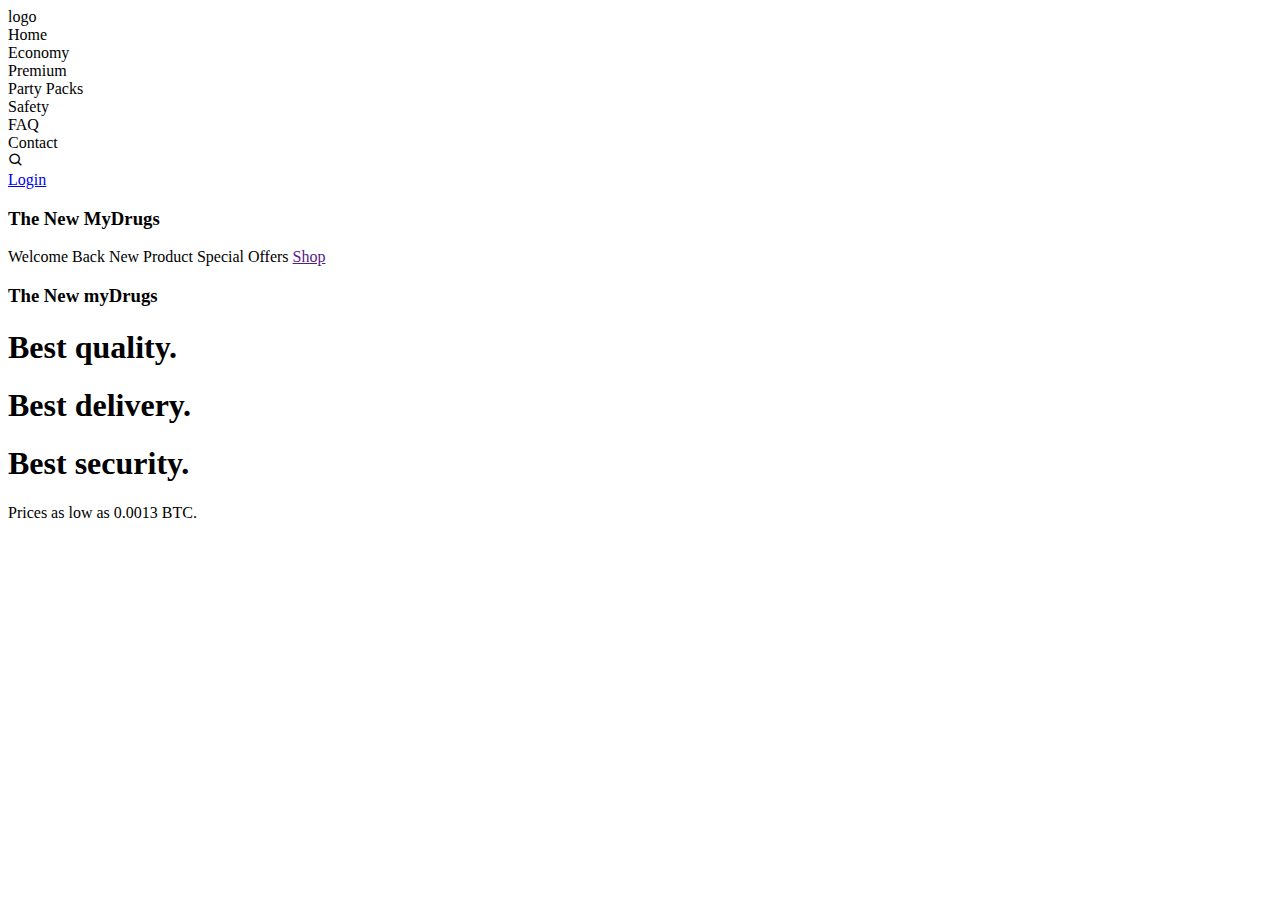
==== index.html @ d6ddcdc0 "Added MyDrugs 2.0" ====
<!DOCTYPE html>
<html lang="en">
<head>
    <meta charset="UTF-8">
    <meta name="description" content="The New myDrugs">
    <meta name="author" content="Kilian Peyron">
    <meta http-equiv="X-UA-Compatible" content="IE=edge">
    <meta name="viewport" content="width=device-width, initial-scale=1.0">
    <title>MyDrugs 2.0</title>
    <link rel="stylesheet" href="assets/style.css">
    <link href='https://unpkg.com/boxicons@2.0.7/css/boxicons.min.css' rel='stylesheet'>
</head>
<body>
    <div class="myDrugsNav">
        <!---- I want the logo with no text please --->
        <div class="myDrugsNavItem">logo</div>
        <!---- I want the logo with no text please --->
        <div class="myDrugsNavItem">Home</div>
        <div class="myDrugsNavItem">Economy</div>
        <div class="myDrugsNavItem">Premium</div>
        <div class="myDrugsNavItem">Party Packs</div>
        <div class="myDrugsNavItem">Safety</div>
        <div class="myDrugsNavItem">FAQ</div>
        <div class="myDrugsNavItem">Contact</div>
        <div class="myDrugsNavItem"><i class='bx bx-search'></i></div>
        <div class="myDrugsNavItem"><a href="#" class="myDrugsLoginBtn">Login</a></div>
    </div>
    <div class="myDrugsMain">
        <div class="myDrugsTitleBar">
            <h3>The New MyDrugs</h3>
            <span class="myDrugsTBWB">Welcome Back</span>
            <span class="myDrugsTBText">New Product</span>
            <span class="myDrugsTBText">Special Offers</span>
            <a href="" class="myDrugsTBBtn">Shop</a>
        </div>
        <div class="myDrugsHome">
            <h3>The New myDrugs</h3>
            <h1 class="myDrugsHomeH1">Best quality.</h1>
            <h1 class="myDrugsHomeH1">Best delivery.</h1>
            <h1 class="myDrugsHomeH1">Best security.</h1>
            <p class="myDrugsHomeP">Prices as low as 0.0013 BTC.</p>
            <!---- I want better quality please --->
            <img src="assets/IMG_3927.jpg" alt="">
            <!---- I want better quality please --->
        </div>
    </div>
</body>
</html>
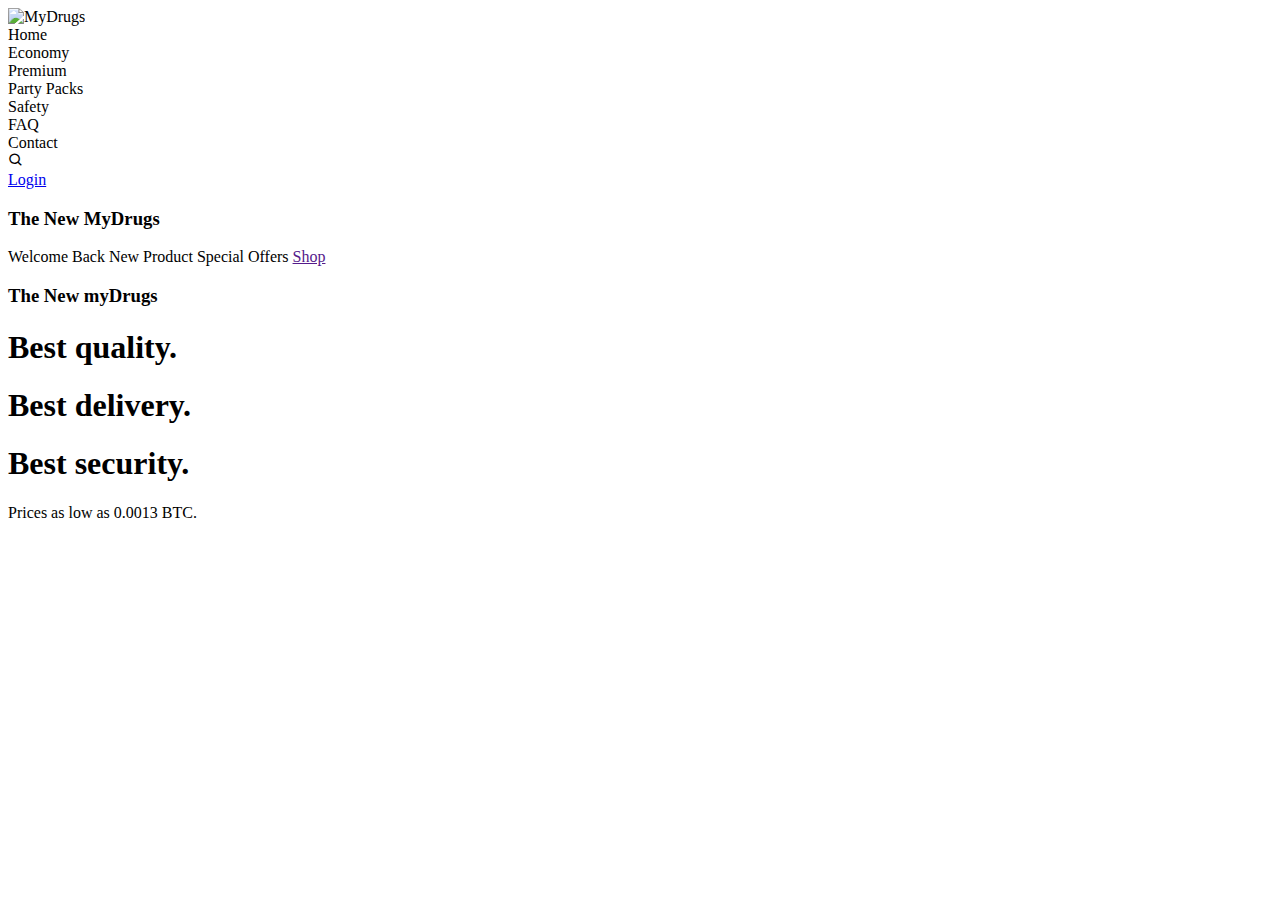
==== commit e3df4347: "Added logo.png" ====
--- a/index.html
+++ b/index.html
@@ -13,7 +13,7 @@
 <body>
     <div class="myDrugsNav">
         <!---- I want the logo with no text please --->
-        <div class="myDrugsNavItem">logo</div>
+        <div class="myDrugsNavItem"><img src="assets/logo.png" alt="MyDrugs"></div>
         <!---- I want the logo with no text please --->
         <div class="myDrugsNavItem">Home</div>
         <div class="myDrugsNavItem">Economy</div>
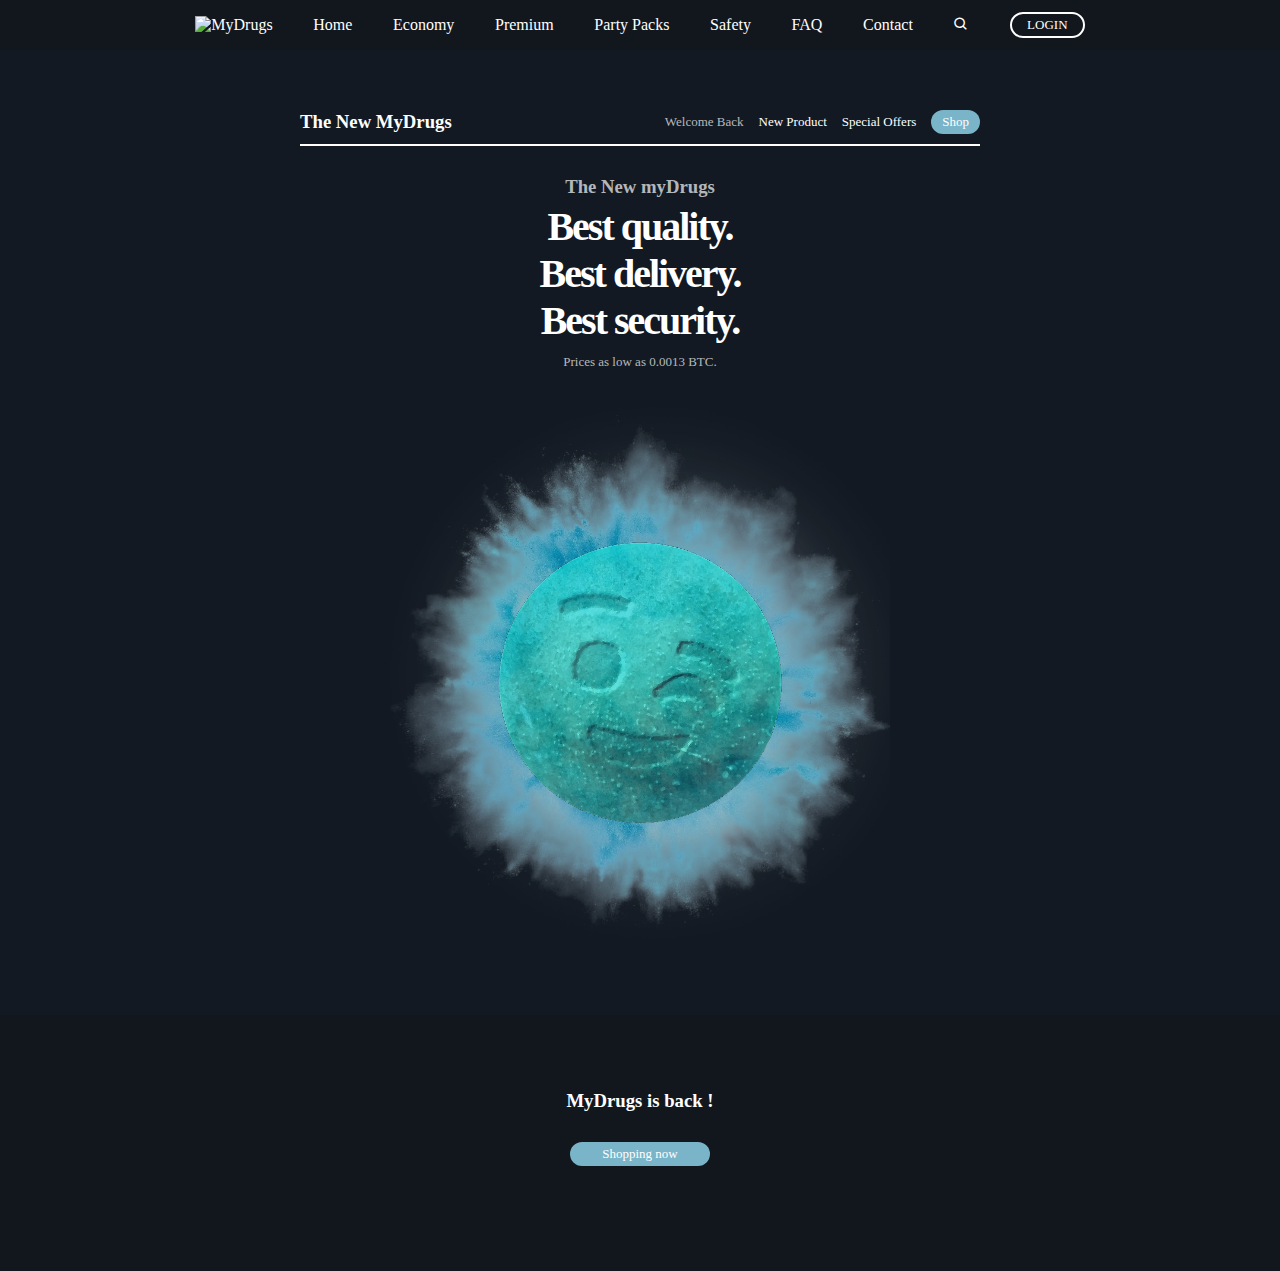
==== commit 2f760808: "Now the Logo redirect to the homepage" ====
--- a/index.html
+++ b/index.html
@@ -8,22 +8,35 @@
     <meta name="viewport" content="width=device-width, initial-scale=1.0">
     <title>MyDrugs 2.0</title>
     <link rel="stylesheet" href="assets/style.css">
+    <link rel="stylesheet" href="assets/responsive.css">
     <link href='https://unpkg.com/boxicons@2.0.7/css/boxicons.min.css' rel='stylesheet'>
 </head>
 <body>
-    <div class="myDrugsNav">
-        <!---- I want the logo with no text please --->
-        <div class="myDrugsNavItem"><img src="assets/logo.png" alt="MyDrugs"></div>
-        <!---- I want the logo with no text please --->
-        <div class="myDrugsNavItem">Home</div>
-        <div class="myDrugsNavItem">Economy</div>
-        <div class="myDrugsNavItem">Premium</div>
-        <div class="myDrugsNavItem">Party Packs</div>
-        <div class="myDrugsNavItem">Safety</div>
-        <div class="myDrugsNavItem">FAQ</div>
-        <div class="myDrugsNavItem">Contact</div>
-        <div class="myDrugsNavItem"><i class='bx bx-search'></i></div>
-        <div class="myDrugsNavItem"><a href="#" class="myDrugsLoginBtn">Login</a></div>
+    <div class="myDrugsNav" id="myDrugsNav">
+        <a href="index.html"><div class="myDrugsNavLogo"><img src="assets/logo.png" alt="MyDrugs"></div></a>
+        <a href="index.html" class="myDrugsNavItem">Home</a>
+        <a href="economy.html" class="myDrugsNavItem">Economy</a>
+        <a href="premium.html" class="myDrugsNavItem">Premium</a>
+        <a href="party-packs.html" class="myDrugsNavItem">Party Packs</a>
+        <a href="safety.html" class="myDrugsNavItem">Safety</a>
+        <a href="faq.html" class="myDrugsNavItem">FAQ</a>
+        <a href="contact.html" class="myDrugsNavItem">Contact</a>
+        <a href="" class="myDrugsNavItem"><i class='bx bx-search myDrugsNavItem'></i></a>
+        <a href="login.html" class="myDrugsLoginBtn myDrugsNavItem">Login</a>
+        <a href="javascript:void(0);" class="hambIcon"><i class='bx bx-menu'></i></a>
+    </div>
+    <div class="MyDrugsRespMenu">
+        <ul>
+            <a href="index.html" class="myDrugsNavItem">Home</a>
+            <a href="economy.html" class="myDrugsNavItem">Economy</a>
+            <a href="premium.html" class="myDrugsNavItem">Premium</a>
+            <a href="party-packs.html" class="myDrugsNavItem">Party Packs</a>
+            <a href="safety.html" class="myDrugsNavItem">Safety</a>
+            <a href="faq.html" class="myDrugsNavItem">FAQ</a>
+            <a href="contact.html" class="myDrugsNavItem">Contact</a>
+            <a href="" class="myDrugsNavItem"><i class='bx bx-search myDrugsNavItem'></i></a>
+            <a href="login.html" class="myDrugsLoginBtn myDrugsNavItem">Login</a>
+         </ul>
     </div>
     <div class="myDrugsMain">
         <div class="myDrugsTitleBar">
@@ -31,7 +44,7 @@
             <span class="myDrugsTBWB">Welcome Back</span>
             <span class="myDrugsTBText">New Product</span>
             <span class="myDrugsTBText">Special Offers</span>
-            <a href="" class="myDrugsTBBtn">Shop</a>
+            <a href="shop.html" class="myDrugsTBBtn">Shop</a>
         </div>
         <div class="myDrugsHome">
             <h3>The New myDrugs</h3>
@@ -39,10 +52,24 @@
             <h1 class="myDrugsHomeH1">Best delivery.</h1>
             <h1 class="myDrugsHomeH1">Best security.</h1>
             <p class="myDrugsHomeP">Prices as low as 0.0013 BTC.</p>
-            <!---- I want better quality please --->
-            <img src="assets/IMG_3927.jpg" alt="">
-            <!---- I want better quality please --->
+            <div class="imgBg">
+                <img class="pre_imgBg" src="assets/img/pre_imgBg.png" alt="">
+                <img class="_imgBg" src="assets/img/imgBg.png" alt="">
+            </div>
         </div>
     </div>
+    <div class="myDrugsNew">
+        <h3>MyDrugs is back !</h3>
+        <a href="shop.html" class="myDrugsTBBtn myDrugsNewBtn">Shopping now</a>
+    </div>
+    <script>
+        const hamburger = document.querySelector(".hambIcon");
+        const navMenu = document.querySelector(".MyDrugsRespMenu");
+        hamburger.addEventListener("click", respMenu);
+        function respMenu() {
+          hamburger.classList.toggle("responsive");
+          navMenu.classList.toggle("responsive");
+        }
+    </script>
 </body>
 </html>--- a/assets/style.css
+++ b/assets/style.css
@@ -0,0 +1,431 @@
+@font-face {
+    font-family: "SFPro-Regular";
+    src: url("fonts/SFProRegular.ttf") format("truetype");
+}
+@font-face {
+    font-family: "SFPro-Semibold";
+    src: url("fonts/SFProSemibold.ttf") format("truetype");
+}
+@font-face {
+    font-family: "SFPro-Ultralight";
+    src: url("fonts/SFProUltralight.ttf") format("truetype");
+}
+@font-face {
+    font-family: "SFPro-Light";
+    src: url("fonts/SFProLight.ttf") format("truetype");
+}
+@font-face {
+    font-family: "SFPro-Bold";
+    src: url("fonts/SFProBold.ttf") format("truetype");
+}
+@font-face {
+    font-family: "SFPro-Heavy";
+    src: url("fonts/SFProHeavy.ttf") format("truetype");
+}
+@font-face {
+    font-family: "Gotham-Bold";
+    src: url("fonts/GothamRounded-Bold.otf") format("truetype");
+}
+
+* {
+    margin: 0;
+    padding: 0;
+    box-sizing: border-box;
+}
+
+body {
+    background: #121922;
+    font-family: "SFPro-Regular";
+    color: white;
+}
+
+.myDrugsNav {
+    font-family: "SFPro-Regular";
+    background: #12171E;
+    width: 100%;
+    height: 50px;
+    display: flex;
+    align-items: center;
+    justify-content: space-around;
+    padding-left: 175px;
+    padding-right: 175px;
+}
+
+.myDrugsNavItem {
+    cursor: pointer;
+}
+
+.myDrugsNav a  {
+    color: white;
+    text-decoration: none;
+}
+
+.bx-search {
+    color: white;
+    text-decoration: none;
+}
+
+.bx-menu {
+    font-size: 25px;
+    color: white;
+    text-decoration: none;
+}
+
+.myDrugsNavLogo img {
+    width: 40px;
+    height: 32px;
+}
+
+.myDrugsNav .myDrugsLoginBtn {
+    font-family: "SFPro-Semibold";
+    padding: 3px 15px;
+    border: 2px solid white;
+    outline: none;
+    border-radius: 30px;
+    color: white;
+    text-decoration: none;
+    text-transform: uppercase;
+    font-size: 13px;
+}
+
+.myDrugsMain {
+    display: block;
+    margin-left: 300px;
+    margin-right: 300px;
+    margin-top: 60px;
+}
+
+.myDrugsTitleBar {
+    padding-bottom: 10px;
+    border-bottom: 2px solid white;
+    display: flex;
+    align-items: center;
+}
+
+.myDrugsTBWB {
+    color: rgba(255, 255, 255, .7);
+    margin-left: auto;
+    margin-right: 15px;
+    font-size: 13px;
+}
+
+.myDrugsTBText {
+    margin-right: 15px;
+    font-size: 13px;
+    cursor: pointer;
+}
+
+.myDrugsTBBtn {
+    padding: 4px 11px;
+    background: #79B4C9;
+    border-radius: 30px;
+    color: white;
+    text-decoration: none;
+    font-size: 13px;
+}
+
+.myDrugsHome {
+    text-align: center;
+    margin: 30px auto;
+}
+
+.myDrugsHome h3 {
+    color: rgba(255, 255, 255, .7);
+    padding-bottom: 5px;
+}
+
+.myDrugsHomeH1 {
+    font-family: "SFPro-Heavy";
+    font-size: 40px;
+    letter-spacing: -2px;
+}
+
+.myDrugsHomeP {
+    margin-top: 10px;
+    color: rgba(255, 255, 255, .7);
+    font-size: 13px;
+}
+
+.myDrugsHome img {
+    margin-top: 15px;
+    width: 500px;
+}
+
+.myDrugsMainInDev {
+    position: absolute;
+    top: 50%;
+    left: 50%;
+    transform: translate(-50%, -50%);
+    text-align: center;
+}
+
+.imgBg {
+    position: relative;
+    width: 500px;
+    margin: -20px auto 0 auto;
+}
+
+.pre_imgBg {
+    opacity: .8;
+}
+
+._imgBg {
+    position: absolute;
+    top: 50%;
+    left: 50%;
+    transform: translate(-50%, -50%);
+    width: 300px !important;
+    height: 300px;
+    opacity: .7;
+}
+
+
+.myDrugsNew {
+    background: #12171E;
+    padding-top: 75px;
+    padding-bottom: 75px;
+}
+
+.myDrugsNew h3 {
+    text-align: center;
+    font-family: "SFPro-Bold";
+}
+
+.myDrugsNewBtn {
+    text-align: center;
+    margin: 30px auto;
+    display: block;
+    width: 140px;
+}
+
+/* FAQ */
+.myDrugsFaq {
+    display: block;
+    margin-left: 200px;
+    margin-right: 200px;
+    margin-top: 60px;
+}
+
+.myDrugsFaqQuestion {
+    word-break: break-all;
+}
+
+.myDrugsFaqResponse {
+    padding-top: 15px;
+    padding-bottom: 15px;
+    color: rgba(255, 255, 255, .7);
+    word-break: break-all;
+}
+
+/* SAFETY */
+.myDrugsSafety {
+    display: block;
+    margin-left: 200px;
+    margin-right: 200px;
+    margin-top: 60px;
+}
+
+.myDrugsSafety1 {
+    padding-top: 15px;
+    padding-bottom: 15px;
+    color: white;
+    word-break: break-all;
+}
+
+.myDrugsSafety2 {
+    padding-bottom: 15px;
+    color: rgba(255, 255, 255, .7);
+    word-break: break-all;
+}
+
+.myDrugsSafety3 {
+    padding-bottom: 15px;
+    color: white;
+    word-break: break-all;
+}
+
+.myDrugsSafety4 {
+    padding-bottom: 15px;
+    color: rgba(255, 255, 255, .7);
+    font-style: italic;
+    word-break: break-all;
+}
+
+/* SHOP */
+.myDrugsShop {
+    display: block;
+    margin-left: 30px;
+    margin-right: 30px;
+    margin-top: 60px;
+}
+
+.myDrugsShopTitle {
+    text-align: center;
+    color: rgba(255, 255, 255, .7);
+    font-size: 20px;
+    padding-top: 20px;
+    padding-bottom: 80px;
+}
+
+.myDrugsShopRow {
+    display: flex;
+    align-items: center;
+    justify-content: center;
+    flex-wrap: wrap;
+}
+
+.myDrugsShopItem {
+    border: 1px solid white;
+    border-radius: 10px;
+    height: 420px;
+    width: 300px;
+    margin-right: 15px;
+    margin-bottom: 30px;
+}
+
+.myDrugsShopItem .mDSIImg {
+    display: block;
+    margin: 25px auto 15px auto;
+    width: 100px;
+}
+
+.mDSIName {
+    font-family: "SFPro-Semibold";
+    text-align: center;
+}
+
+.mDSIStock {
+    font-family: "SFPro-Semibold";
+    margin-left: 50px;
+    color: #06a94d;
+    padding-top: 30px;
+    padding-bottom: 10px;
+}
+
+.mDSIQuantity {
+    display: flex;
+    align-items: center;
+    justify-content: center;
+}
+
+.mDSIQuantityNb {
+    display: flex;
+    align-items: center; 
+    justify-content: center;
+    width: 50px;
+    height: 50px;
+    border: 1px solid white;
+    border-radius: 50%;
+    cursor: pointer;
+    background: transparent;
+    color: white;
+}
+
+.mDSIQuantityNb span {
+    font-family: "Gotham-Bold";
+    font-size: 35px;
+}
+
+.mDSIQuantity_NB {
+    margin: 20px 30px 20px 30px;
+    font-family: "SFPro-Bold";
+    font-size: 35px;
+}
+
+.mDSIATCBtn {
+    background: transparent;
+    border: 1px solid white;
+    color: white;
+    text-decoration: none;
+    border-radius: 30px;
+    padding: 5px 15px;
+    width: 200px;
+    margin: 20px auto 10px auto;
+    display: block;
+    text-align: center;
+}
+
+.mDSICBtn {
+    background: #5096AE;
+    color: white;
+    text-decoration: none;
+    border-radius: 30px;
+    padding: 5px 15px;
+    width: 200px;
+    margin: auto;
+    display: block;
+    text-align: center;
+    border: 0;
+}
+
+a {
+    text-decoration: none;
+}
+
+.ShoppingCart {
+    color: rgba(255, 255, 255, .7);
+    text-decoration: none;
+}
+
+.cart {
+    position: fixed;
+    background-color: rgba(255, 255, 255, 0.20);
+    top: 0;
+    right: 0;
+    bottom: 0;
+    left: 0;
+    z-index: 999;
+    visibility: hidden;
+    opacity: 0;
+    pointer-events: none;
+    transition: all 0.3s;
+}
+
+.cart:target {
+    visibility: visible;
+    opacity: 1;
+    pointer-events: auto;
+}
+
+.cart > div {
+    width: 330px;
+    position: absolute;
+    top: 50%;
+    left: 50%;
+    transform: translate(-50%, -50%);
+    padding: 2em;
+    background: #1E2329;
+}
+
+.cart header {
+    font-weight: bold;
+}
+
+.cart h1 {
+    font-size: 150%;
+    margin: 0 0 15px;
+}
+  
+.modal-close {
+    color: #aaa;
+    line-height: 50px;
+    font-size: 80%;
+    position: absolute;
+    right: 0;
+    text-align: center;
+    top: 0;
+    width: 70px;
+    text-decoration: none;
+}
+
+.cBtn {
+    margin-top: 20px;
+}
+
+.myDrugsVersion {
+    position: absolute;
+    bottom: 15px;
+    left: 50%;
+    transform: translateX(-50%);
+    font-family: "SFPRO-SemiBold";
+}--- a/assets/responsive.css
+++ b/assets/responsive.css
@@ -0,0 +1,107 @@
+
+.hambIcon {
+    display: none;
+}
+
+@media screen and (max-width: 1060px) {
+    .myDrugsNavItem {
+        display: none;
+    }
+    .myDrugsNav {
+        padding-left: 0;
+        padding-right: 0;
+    }
+    .myDrugsNavLogo {
+        margin-right: 200px;
+    }
+    .hambIcon {
+        display: block;
+    }
+    .myDrugsTitleBar {
+        display: none;
+    }
+    .imgBg {
+        width: 200px;
+    }
+    .pre_imgBg {
+        width: 200px !important;
+    }
+    ._imgBg {
+        width: 75px !important;
+        height: 75px !important;
+    }
+    .myDrugsHomeH1 {
+        font-size: 30px;
+    }
+    .myDrugsMain {
+        margin-left: 200px;
+        margin-right: 200px;
+    }
+    .myDrugsFaq {
+        margin-right: 75px;
+        margin-left: 75px;
+    }
+    .myDrugsFaqQuestion {
+        font-size: 22px;
+    }
+    .myDrugsFaqResponse {
+        font-size: 17px;
+    }
+    .myDrugsSafety {
+        margin-right: 75px;
+        margin-left: 75px;
+    }
+}
+@media screen and (max-width: 580px) {
+    .myDrugsMain {
+        margin-left: 100px;
+        margin-right: 100px;
+    }
+    .myDrugsFaq {
+        margin-right: 10px;
+        margin-left: 10px;
+    }
+    .myDrugsFaqQuestion {
+        font-size: 18px;
+    }
+    .myDrugsFaqResponse {
+        font-size: 14px;
+    }
+    .myDrugsSafety {
+        margin-right: 10px;
+        margin-left: 10px;
+    }
+}
+.responsive {display: block !important;}
+.MyDrugsRespMenu {
+    display: none;
+    width: 100%;
+    position: absolute;
+    top: 15%;
+    left: 50%;
+    transform: translate(-50%, -15%);
+    padding: 2em;
+    background: #12171E;
+    border: 1px solid white;
+    z-index: 999;
+}
+ul .myDrugsNavItem {
+    color: white;
+    text-decoration: none;
+    display: block;
+    padding-bottom: 15px;
+    text-align: center;
+}
+ul .myDrugsLoginBtn {
+    font-family: "SFPro-Semibold";
+    padding: 3px 15px;
+    border: 2px solid white;
+    outline: none;
+    border-radius: 30px;
+    color: white;
+    text-decoration: none;
+    text-transform: uppercase;
+    font-size: 13px;
+    width: 70px;
+    margin: auto;
+}
